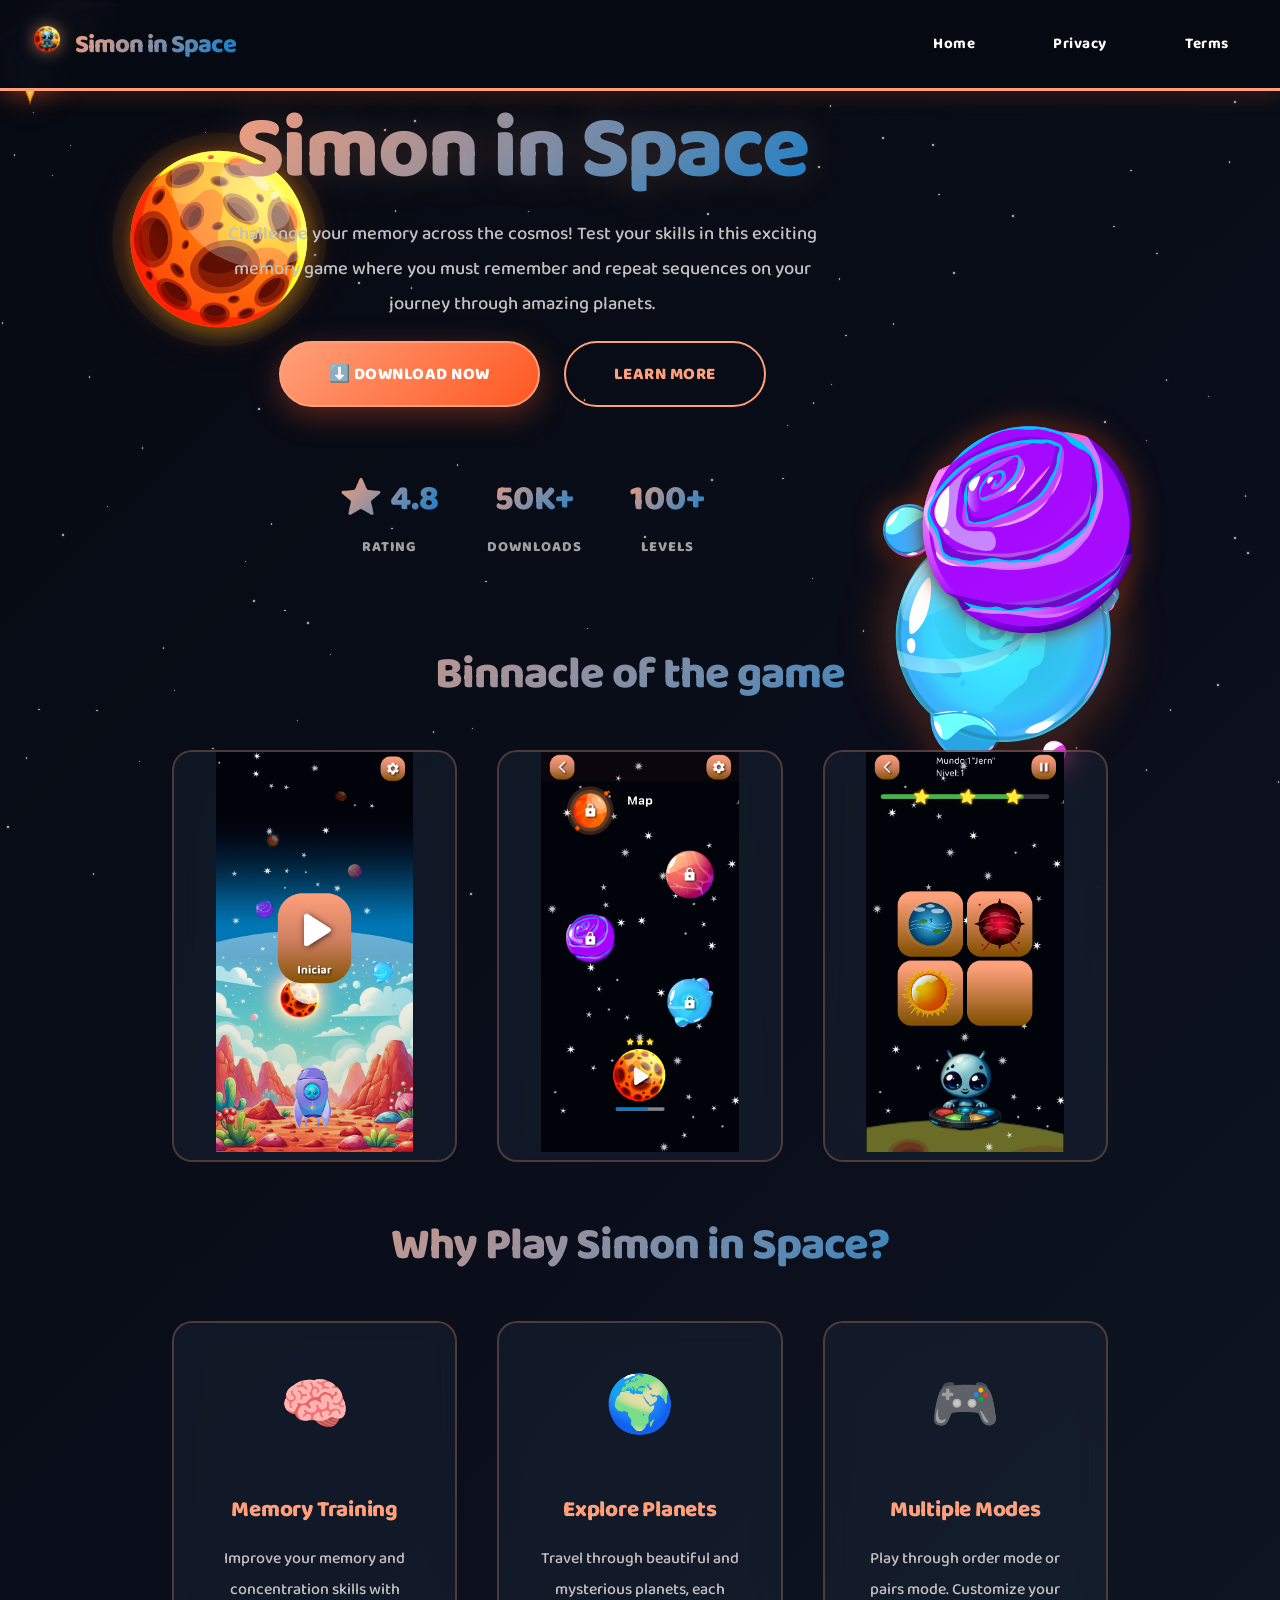
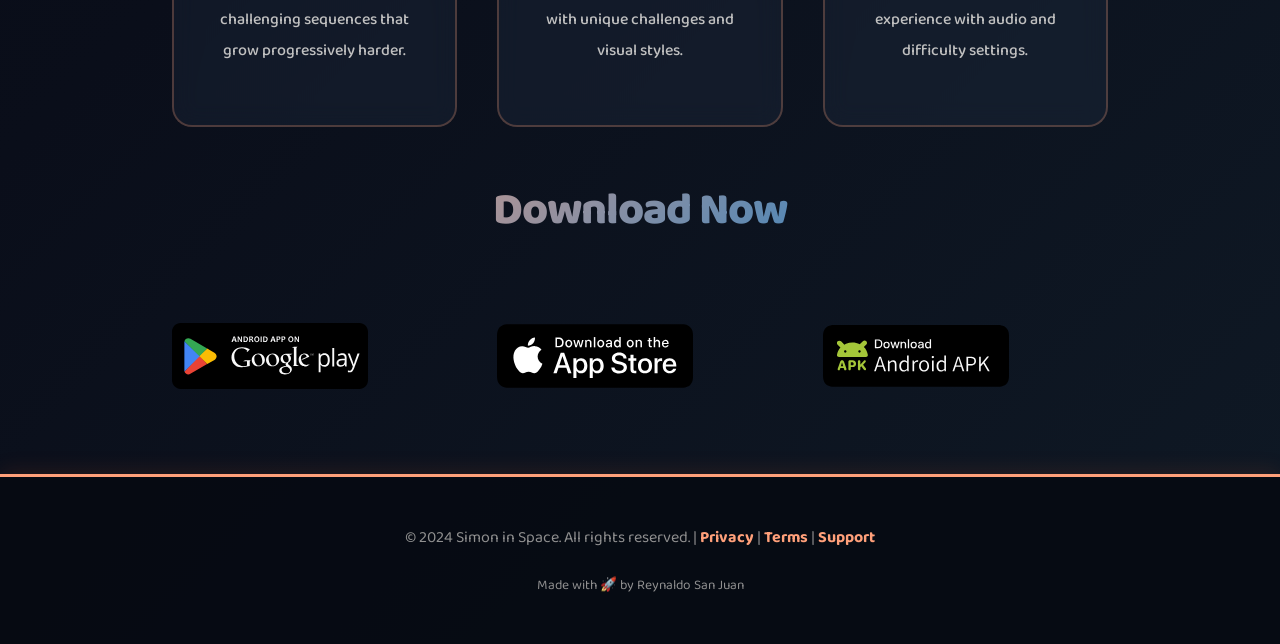
==== index.html @ 639da550 "init" ====
<!DOCTYPE html>
<html lang="en">

<head>
    <meta charset="UTF-8">
    <meta name="viewport" content="width=device-width, initial-scale=1.0">
    <title>Simon in Space - Memory Game</title>

    <!-- Favicon -->
    <link rel="icon" type="image/svg+xml" href="images/favicon.png">
    <link rel="stylesheet" href="style.css">
</head>

<body>
    <!-- Stars Background -->
    <div class="stars" id="stars"></div>

    <!-- Flying Rocket -->
    <div class="rocket">
        <img src="images/landing.png" alt="Rocket" onerror="this.style.display='none'">
    </div>

    <!-- Flying Plate -->
    <div class="plate">
        <img src="images/plate.svg" alt="Plate" onerror="this.style.display='none'">
    </div>

    <!-- Orbiting Planets Container -->
    <div class="planets-container">
        <!-- Planeta 1 -->
        <div class="planet-orbit orbit-1">
            <div class="planet-item item-1">
                <img src="images/item1.svg" alt="Planet 1" onerror="this.style.display='none'">
            </div>
        </div>

        <!-- Planeta 2 -->
        <div class="planet-orbit orbit-2">
            <div class="planet-item item-2">
                <img src="images/item2.svg" alt="Planet 2" onerror="this.style.display='none'">
            </div>
        </div>

        <!-- Planeta 3 -->
        <div class="planet-orbit orbit-3">
            <div class="planet-item item-3">
                <img src="images/item3.svg" alt="Planet 3" onerror="this.style.display='none'">
            </div>
        </div>
    </div>

    <!-- Navigation -->
    <nav>
        <div class="logo">
            <span class="logo-icon"><img src="images/favicon.png" alt="icon" height="30"></span>
            <span class="logo-text">Simon in Space</span>
        </div>
        <button class="menu-toggle" onclick="toggleMenu()">☰</button>
        <ul class="nav-links" id="navLinks">
            <a onclick="showSection('home')">Home</a>
            <a onclick="showSection('privacy')">Privacy</a>
            <a onclick="showSection('terms')">Terms</a>
        </ul>
    </nav>

    <!-- Hero Section -->
    <section class="hero content-section active" id="home-section">
        <div class="hero-content">
            <h1>Simon in Space</h1>
            <p>Challenge your memory across the cosmos! Test your skills in this exciting memory game where you must
                remember and repeat sequences on your journey through amazing planets.</p>

            <div class="cta-buttons">
                <button class="btn btn-primary" onclick="downloadApp()">⬇️ Download Now</button>
                <button class="btn btn-secondary" onclick="learnMore()">Learn More</button>
            </div>

            <div class="stats-container">
                <div class="stat">
                    <div class="stat-number">⭐ 4.8</div>
                    <div class="stat-label">RATING</div>
                </div>
                <div class="stat">
                    <div class="stat-number">50K+</div>
                    <div class="stat-label">DOWNLOADS</div>
                </div>
                <div class="stat">
                    <div class="stat-number">100+</div>
                    <div class="stat-label">LEVELS</div>
                </div>
            </div>
        </div>
    </section>

    <!-- caps Section -->
    <section class="features content-section" id="home-section-2.1">
        <h2>Binnacle of the game</h2>
        <div class="features-grid">
            <div class="cap-card">
                <img src="images/cap1.png" height="400" />
            </div>
            <div class="cap-card">
                <img src="images/cap2.png" height="400" />
            </div>
            <div class="cap-card">
                <img src="images/cap3.png" height="400" />
            </div>
        </div>
    </section>

    <!-- Features Section -->
    <section class="features content-section" id="home-section-2">
        <h2>Why Play Simon in Space?</h2>
        <div class="features-grid">
            <div class="feature-card">
                <div class="feature-icon">🧠</div>
                <h3>Memory Training</h3>
                <p>Improve your memory and concentration skills with challenging sequences that grow progressively
                    harder.</p>
            </div>
            <div class="feature-card">
                <div class="feature-icon">🌍</div>
                <h3>Explore Planets</h3>
                <p>Travel through beautiful and mysterious planets, each with unique challenges and visual styles.</p>
            </div>
            <div class="feature-card">
                <div class="feature-icon">🎮</div>
                <h3>Multiple Modes</h3>
                <p>Play through order mode or pairs mode. Customize your experience with audio and difficulty settings.
                </p>
            </div>
        </div>
    </section>

    <!-- Download Section -->
    <section class="features content-section" id="home-section-3">
        <h2>Download Now</h2>
        <div class="features-grid">
            <img src="images/google.svg" height="140" onclick="downloadAppGoogle()"/>
            <img src="images/apple.svg" height="140" onclick="downloadAppApple()"/>
            <img src="images/apk.svg" height="140" onclick="downloadAppApk()"/>
        </div>
    </section>

    <!-- Privacy Policy -->
    <section class="content-section" id="privacy-section">
        <h2>Privacy Policy</h2>

        <h3>1. Introduction</h3>
        <p>Simon in Space ("we," "us," "our," or "Company") respects the privacy of our users ("User" or "you"). This
            Privacy Policy explains how we collect, use, disclose, and otherwise process personal information in
            connection with our mobile applications and online services.</p>

        <h3>2. Information We Collect</h3>
        <p>We collect the following types of information:</p>
        <ul>
            <li><strong>Account Information:</strong> Username, nickname, and optional profile information</li>
            <li><strong>Game Data:</strong> Game progress, scores, achievements, and level completion status</li>
            <li><strong>Device Information:</strong> Device type, operating system, unique device identifiers, and
                mobile network information</li>
            <li><strong>Usage Data:</strong> How you interact with the app, features used, and duration of play</li>
            <li><strong>Location Data:</strong> General location information (country/region) for analytics purposes
                only</li>
            <li><strong>Crash Data:</strong> Information about app crashes and technical errors</li>
        </ul>

        <h3>3. How We Use Your Information</h3>
        <p>We use collected information for the following purposes:</p>
        <ul>
            <li>Providing and maintaining our services</li>
            <li>Creating and managing user accounts</li>
            <li>Improving and personalizing your experience</li>
            <li>Analyzing usage patterns and app performance</li>
            <li>Sending important updates and notifications about the game</li>
            <li>Detecting and preventing fraud or technical issues</li>
            <li>Complying with legal obligations</li>
        </ul>

        <h3>4. Data Security</h3>
        <p>We implement appropriate technical and organizational measures to protect your personal information against
            unauthorized access, alteration, disclosure, or destruction. However, no method of transmission over the
            Internet or electronic storage is 100% secure.</p>

        <h3>5. Third-Party Services</h3>
        <p>We may use third-party services for analytics, crash reporting, and advertising. These services may collect
            information in accordance with their own privacy policies.</p>

        <h3>6. Contact Us</h3>
        <p>If you have questions about this Privacy Policy, please contact us at:
            <strong>privacy@simioninspace.com</strong></p>

        <p style="margin-top: 3rem; color: #808080; font-size: 0.9rem;"><em>Last Updated: January 2024</em></p>
    </section>

    <!-- Terms of Use -->
    <section class="content-section" id="terms-section">
        <h2>Terms of Use</h2>

        <h3>1. Acceptance of Terms</h3>
        <p>By downloading, installing, or using Simon in Space, you agree to be bound by these Terms of Use. If you do
            not agree with any part of these terms, you may not use our services.</p>

        <h3>2. License Grant</h3>
        <p>We grant you a limited, non-exclusive, non-transferable, revocable license to use Simon in Space for your
            personal, non-commercial purposes. You may not copy, modify, or distribute the app or its content.</p>

        <h3>3. User Conduct</h3>
        <p>You agree not to engage in any illegal or harmful activities, harass other users, or attempt to gain
            unauthorized access to the app or its systems.</p>

        <h3>4. In-App Purchases</h3>
        <p>Simon in Space may offer optional in-app purchases. All purchases are non-refundable unless otherwise
            required by law. By making a purchase, you authorize us to charge your payment method.</p>

        <h3>5. Intellectual Property Rights</h3>
        <p>All content in Simon in Space, including graphics, sounds, music, text, and code, is protected by copyright
            and other intellectual property laws. All rights are reserved.</p>

        <h3>6. Limitation of Liability</h3>
        <p>TO THE MAXIMUM EXTENT PERMITTED BY LAW, SIMON IN SPACE AND ITS DEVELOPERS SHALL NOT BE LIABLE FOR ANY
            INDIRECT, INCIDENTAL, SPECIAL, CONSEQUENTIAL, OR PUNITIVE DAMAGES.</p>

        <h3>7. Disclaimer of Warranties</h3>
        <p>SIMON IN SPACE IS PROVIDED "AS IS" WITHOUT WARRANTY OF ANY KIND, EXPRESS OR IMPLIED.</p>

        <h3>8. Contact Information</h3>
        <p>If you have questions about these Terms of Use, please contact us at:
            <strong>support@simioninspace.com</strong></p>

        <p style="margin-top: 3rem; color: #808080; font-size: 0.9rem;"><em>Last Updated: January 2024</em></p>
    </section>

    <!-- Footer -->
    <footer>
        <p>&copy; 2024 Simon in Space. All rights reserved. | <a onclick="showSection('privacy')">Privacy</a> | <a
                onclick="showSection('terms')">Terms</a> | <a href="mailto:support@simioninspace.com">Support</a></p>
        <p style="margin-top: 1.5rem; font-size: 0.85rem;">Made with 🚀 by Reynaldo San Juan</p>
    </footer>
    <script src="scripts.js"></script>
</body>

</html>
---- style.css ----
@import url('https://fonts.googleapis.com/css2?family=Baloo+2:wght@400;600;700;800;900&display=swap');

* {
    margin: 0;
    padding: 0;
    box-sizing: border-box;
}

:root {
    --primary: #FFA07A;
    --primary-dark: #FF5722;
    --secondary: #293B50;
    --accent-blue: #027CD2;
    --dark-bg: #060A12;
    --brown: #85540E;
    --brownDark: #503108;
    --font: 'Baloo 2', 'BalooBhai', 'Segoe UI', -apple-system, BlinkMacSystemFont, sans-serif;
}

h1,
h2,
h3 {
    font-family: var(--font);
    letter-spacing: -0.02em;
}

body {
    font-family: var(--font);
    background: linear-gradient(135deg, var(--dark-bg) 0%, #0a0e1a 50%, #0f1925 100%);
    color: white;
    overflow-x: hidden;
    min-height: 100vh;
    position: relative;
}

/* Navigation */
nav {
    position: fixed;
    top: 0;
    width: 100%;
    background: rgba(6, 10, 18, 0.97);
    backdrop-filter: blur(15px);
    padding: 1rem 2rem;
    display: flex;
    justify-content: space-between;
    align-items: center;
    z-index: 1000;
    border-bottom: 3px solid var(--primary);
    box-shadow: 0 4px 20px rgba(255, 87, 34, 0.2);
}

.logo {
    font-size: 1.6rem;
    font-weight: 900;
    color: var(--primary);
    display: flex;
    align-items: center;
    gap: 0.8rem;
    letter-spacing: -1px;
}

.logo-text {
    background: linear-gradient(135deg, var(--primary), var(--accent-blue));
    -webkit-background-clip: text;
    -webkit-text-fill-color: transparent;
    background-clip: text;
}

.logo-icon {
    font-size: 2.2rem;
    animation: float 3s ease-in-out infinite;
    filter: drop-shadow(0 0 8px rgba(255, 160, 122, 0.6));
}

@keyframes float {

    0%,
    100% {
        transform: translateY(0px) rotate(0deg);
    }

    50% {
        transform: translateY(-8px) rotate(5deg);
    }
}

.nav-links {
    display: flex;
    gap: 2.5rem;
    list-style: none;
}

.nav-links a {
    color: white;
    text-decoration: none;
    font-weight: 700;
    transition: all 0.3s cubic-bezier(0.4, 0, 0.2, 1);
    cursor: pointer;
    padding: 0.6rem 1.2rem;
    border-radius: 8px;
    font-size: 0.95rem;
    letter-spacing: 0.5px;
}

.nav-links a:hover {
    color: var(--primary);
    background: rgba(255, 160, 122, 0.15);
    transform: translateY(-2px);
}

/* Stars Background */
.stars {
    position: fixed;
    width: 100%;
    height: 100%;
    top: 0;
    left: 0;
    pointer-events: none;
}

.star {
    position: absolute;
    width: 1.5px;
    height: 1.5px;
    background: white;
    border-radius: 50%;
    opacity: 0.7;
    box-shadow: 0 0 2px rgba(255, 255, 255, 0.8);
}

.star.twinkle {
    animation: twinkle 3s infinite;
}

@keyframes twinkle {

    0%,
    100% {
        opacity: 0.7;
    }

    50% {
        opacity: 0.2;
    }
}

/* Flying Rocket */
.rocket {
    position: fixed;
    width: 60px;
    height: 120px;
    pointer-events: none;
    z-index: 15;
    animation: fly-rocket 8s linear infinite;
}

/* Flying Plate */
.plate {
    position: fixed;
    width: 60px;
    height: 120px;
    pointer-events: none;
    z-index: 15;
    animation: fly-plate 8s linear infinite;
}

@keyframes fly-rocket {
    0% {
        left: -80px;
        top: 15%;
        transform: rotateZ(45deg);
    }

    15% {
        left: 30%;
        top: 20%;
    }

    35% {
        left: 50%;
        top: 55%;
        transform: rotateZ(0deg);
    }

    45% {
        left: 50%;
        top: 75%;
        transform: rotateZ(0deg);
    }

    55% {
        left: 50%;
        top: 70%;
        transform: rotateZ(0deg);
    }

    65% {
        left: 50%;
        top: 25%;
        transform: rotateZ(0deg);
    }

    65% {
        left: 50%;
        top: 25%;
        transform: rotateZ(35deg);
    }

    75% {
        top: 20%;
        transform: rotateZ(45deg);
    }

    100% {
        left: 110%;
        top: 15%;
        transform: rotateZ(90deg);
    }
}



@keyframes fly-plate {
    20% {
        left: 110%;
        top: 45%;
        transform: rotateZ(20deg);
    }
    40% {
        left: 70%;
        top: 45%;
        transform: rotateZ(20deg);
    }

    40% {
        left: 70%;
        top: 45%;
    }

    60% {
        left: -80%;
        top: 85%;
        
    }
}

.rocket img {
    width: 100%;
    height: 100%;
    object-fit: contain;
    filter: drop-shadow(0 0 15px rgba(255, 87, 34, 0.6));
}

/* Orbiting Planets Container */
.planets-container {
    position: fixed;
    width: 100%;
    height: 100%;
    top: 0;
    left: 0;
    pointer-events: none;
}

.planet-orbit {
    position: absolute;
    border-radius: 50%;
}

.planet-item {
    position: absolute;
    width: 100%;
    height: 100%;
    border-radius: 50%;
    display: flex;
    align-items: center;
    justify-content: center;
    animation: rotate-item linear infinite;
    filter: drop-shadow(0 0 12px rgba(255, 87, 34, 0.5));
}

.planet-item img {
    width: 85%;
    height: 85%;
    object-fit: contain;
    filter: drop-shadow(0 0 8px rgba(0, 0, 0, 0.6));
}

/* Planeta 1 - Órbita superior izquierda */
.orbit-1 {
    width: 300px;
    height: 300px;
    top: 10%;
    left: 5%;
}

.planet-item.item-1 {
    animation-duration: 20s;
}

/* Planeta 2 - Órbita inferior derecha */
.orbit-2 {
    width: 350px;
    height: 350px;
    bottom: 10%;
    right: 8%;
}

.planet-item.item-2 {
    animation-duration: 28s;
    animation-direction: reverse;
}

/* Planeta 3 - Órbita central */
.orbit-3 {
    width: 250px;
    height: 250px;
    top: 45%;
    right: 10%;
}

.planet-item.item-3 {
    animation-duration: 25s;
}

@keyframes rotate-item {
    0% {
        transform: rotate(0deg) translateX(var(--radius)) rotate(0deg);
    }

    100% {
        transform: rotate(360deg) translateX(var(--radius)) rotate(-360deg);
    }
}

.orbit-1 .planet-item {
    --radius: 150px;
}

.orbit-2 .planet-item {
    --radius: 175px;
}

.orbit-3 .planet-item {
    --radius: 125px;
}

/* Hero Section */
.hero {
    min-height: 100vh;
    display: flex;
    align-items: center;
    justify-content: center;
    position: relative;
    padding-top: 80px;
    overflow: hidden;
    z-index: 20;
}

.hero-content {
    text-align: center;
    animation: slideInDown 0.8s cubic-bezier(0.34, 1.56, 0.64, 1);
    max-width: 700px;
    padding: 100px 2rem 2rem 2rem;
}

@keyframes slideInDown {
    from {
        opacity: 0;
        transform: translateY(-40px);
    }

    to {
        opacity: 1;
        transform: translateY(0);
    }
}

.hero h1 {
    font-size: clamp(2.5rem, 8vw, 5.5rem);
    font-weight: 900;
    margin-bottom: 1rem;
    line-height: 1.15;
    color: var(--primary);
    background: linear-gradient(135deg, var(--primary) 0%, var(--accent-blue) 100%);
    -webkit-background-clip: text;
    -webkit-text-fill-color: transparent;
    background-clip: text;
    text-shadow: 0 0 40px rgba(255, 160, 122, 0.2);
    letter-spacing: -2px;
}

.hero p {
    font-size: 1.15rem;
    margin-bottom: 2.5rem;
    color: #d0d0d0;
    max-width: 600px;
    margin-left: auto;
    margin-right: auto;
    line-height: 1.7;
    font-weight: 500;
}

.cta-buttons {
    display: flex;
    gap: 1.5rem;
    justify-content: center;
    flex-wrap: wrap;
    margin-bottom: 4rem;
}

.btn {
    padding: 1.1rem 3rem;
    font-size: 1.05rem;
    font-weight: 800;
    border: none;
    border-radius: 60px;
    cursor: pointer;
    transition: all 0.35s cubic-bezier(0.4, 0, 0.2, 1);
    font-family: var(--font);
    position: relative;
    overflow: hidden;
    letter-spacing: 0.5px;
    text-transform: uppercase;
}

.btn::before {
    content: '';
    position: absolute;
    top: 0;
    left: -100%;
    width: 100%;
    height: 100%;
    background: rgba(255, 255, 255, 0.1);
    transition: left 0.35s ease;
    z-index: -1;
}

.btn:hover::before {
    left: 100%;
}

.btn-primary {
    background: linear-gradient(135deg, var(--primary), var(--primary-dark));
    color: white;
    box-shadow: 0 8px 30px rgba(255, 87, 34, 0.35);
    border: 2px solid var(--primary);
}

.btn-primary:hover {
    transform: translateY(-4px);
    box-shadow: 0 12px 45px rgba(255, 87, 34, 0.5);
}

.btn-primary:active {
    transform: translateY(-2px);
}

.btn-secondary {
    background: transparent;
    color: var(--primary);
    border: 2.5px solid var(--primary);
}

.btn-secondary:hover {
    background: rgba(255, 160, 122, 0.1);
    transform: translateY(-4px);
    box-shadow: 0 8px 20px rgba(255, 87, 34, 0.25);
}

/* Stats Section */
.stats-container {
    display: flex;
    gap: 3rem;
    justify-content: center;
    flex-wrap: wrap;
    margin-top: 3rem;
}

.stat {
    text-align: center;
}

.stat-number {
    font-size: 2.2rem;
    font-weight: 900;
    color: var(--primary);
    background: linear-gradient(135deg, var(--primary), var(--accent-blue));
    -webkit-background-clip: text;
    -webkit-text-fill-color: transparent;
    background-clip: text;
}

.stat-label {
    font-size: 0.9rem;
    color: #a0a0a0;
    margin-top: 0.5rem;
    letter-spacing: 1px;
    font-weight: 800;
    text-transform: uppercase;
}

/* Features Section */
.features {
    position: relative;
    z-index: 20;
    padding: 6rem 2rem;
    max-width: 1200px;
    margin: 0 auto;
}

.features h2 {
    text-align: center;
    font-size: 3.2rem;
    margin-bottom: 4rem;
    color: var(--primary);
    background: linear-gradient(135deg, var(--primary), var(--accent-blue));
    -webkit-background-clip: text;
    -webkit-text-fill-color: transparent;
    background-clip: text;
    font-weight: 900;
    letter-spacing: -1px;
}

.features-grid {
    display: grid;
    grid-template-columns: repeat(auto-fit, minmax(280px, 1fr));
    gap: 2.5rem;
}

.feature-card {
    background: rgba(41, 59, 80, 0.25);
    border: 2.5px solid rgba(255, 160, 122, 0.25);
    border-radius: 20px;
    padding: 2.5rem;
    text-align: center;
    transition: all 0.4s cubic-bezier(0.4, 0, 0.2, 1);
    backdrop-filter: blur(12px);
    animation: fadeInUp 0.7s ease forwards;
    opacity: 0;
}


.cap-card {
    background: rgba(41, 59, 80, 0.25);
    border: 2.5px solid rgba(255, 160, 122, 0.25);
    border-radius: 20px;
    padding: 2;
    text-align: center;
    transition: all 0.4s cubic-bezier(0.4, 0, 0.2, 1);
    backdrop-filter: blur(12px);
    animation: fadeInUp 0.7s ease forwards;
    opacity: 0;
}

@keyframes fadeInUp {
    from {
        opacity: 0;
        transform: translateY(40px);
    }

    to {
        opacity: 1;
        transform: translateY(0);
    }
}

.feature-card:nth-child(1) {
    animation-delay: 0.15s;
}

.feature-card:nth-child(2) {
    animation-delay: 0.3s;
}

.feature-card:nth-child(3) {
    animation-delay: 0.45s;
}

.cap-card:nth-child(1) {
    animation-delay: 0.15s;
}

.cap-card:nth-child(2) {
    animation-delay: 0.3s;
}

.cap-card:nth-child(3) {
    animation-delay: 0.45s;
}

.feature-card:hover {
    border-color: var(--primary);
    background: rgba(41, 59, 80, 0.4);
    transform: translateY(-12px);
    box-shadow: 0 20px 50px rgba(255, 87, 34, 0.25);
}

.cap-card:hover {
    border-color: var(--primary);
    background: rgba(41, 59, 80, 0.4);
    transform: translateY(-12px);
    box-shadow: 0 20px 50px rgba(255, 87, 34, 0.25);
}

.feature-icon {
    font-size: 3.5rem;
    margin-bottom: 1.5rem;
    animation: bounce 2.5s cubic-bezier(0.36, 0, 0.66, -0.56) infinite;
    display: block;
}

.feature-card:nth-child(2) .feature-icon {
    animation-delay: 0.3s;
}

.feature-card:nth-child(3) .feature-icon {
    animation-delay: 0.6s;
}

@keyframes bounce {

    0%,
    100% {
        transform: translateY(0);
    }

    50% {
        transform: translateY(-20px);
    }
}

.feature-card h3 {
    font-size: 1.45rem;
    margin-bottom: 1rem;
    color: var(--primary);
    font-weight: 800;
    letter-spacing: -0.5px;
}

.feature-card p {
    color: #b0b0b0;
    line-height: 1.7;
    font-weight: 500;
}

.cap-card p {
    color: #b0b0b0;
    line-height: 1.7;
    font-weight: 500;
}

/* Content Sections */
.content-section {
    display: none;
    position: relative;
    z-index: 20;
    min-height: 10vh;
    padding: 0px 2rem 3rem;
    max-width: 1000px;
    margin: 0 auto;
    animation: fadeInUp 0.6s ease;
}

.content-section.active {
    display: block;
}

.content-section h2 {
    font-size: 2.8rem;
    margin-bottom: 2.5rem;
    color: var(--primary);
    background: linear-gradient(135deg, var(--primary), var(--accent-blue));
    -webkit-background-clip: text;
    -webkit-text-fill-color: transparent;
    background-clip: text;
    font-weight: 900;
}

.content-section h3 {
    font-size: 1.4rem;
    margin: 2.5rem 0 1rem;
    color: var(--primary);
    font-weight: 800;
    letter-spacing: -0.01em;
}

.content-section p {
    color: #c0c0c0;
    line-height: 1.9;
    margin-bottom: 1.2rem;
    font-weight: 500;
}

.content-section ul {
    list-style: none;
    padding-left: 0;
    color: #c0c0c0;
}

.content-section li {
    padding: 0.7rem 0;
    padding-left: 2.5rem;
    position: relative;
    line-height: 1.8;
}

.content-section li:before {
    content: "▸";
    position: absolute;
    left: 0;
    color: var(--primary);
    font-size: 1.8rem;
    font-weight: bold;
}

/* Footer */
footer {
    position: relative;
    z-index: 20;
    background: rgba(6, 10, 18, 0.9);
    border-top: 3px solid var(--primary);
    padding: 3rem 2rem;
    text-align: center;
    color: #909090;
    box-shadow: 0 -4px 20px rgba(255, 87, 34, 0.1);
}

footer a {
    color: var(--primary);
    text-decoration: none;
    transition: all 0.3s ease;
    font-weight: 700;
}

footer a:hover {
    text-decoration: underline;
    color: var(--accent-blue);
}

/* Mobile Menu */
.menu-toggle {
    display: none;
    background: none;
    border: none;
    color: white;
    font-size: 1.8rem;
    cursor: pointer;
    font-weight: bold;
}

@media (max-width: 768px) {
    nav {
        padding: 0.8rem 1rem;
    }

    .nav-links {
        position: absolute;
        top: 70px;
        left: 0;
        width: 100%;
        background: rgba(6, 10, 18, 0.98);
        flex-direction: column;
        gap: 0;
        display: none;
        padding: 1rem 0;
        border-bottom: 3px solid var(--primary);
    }

    .nav-links.active {
        display: flex;
    }

    .nav-links a {
        width: 100%;
        text-align: left;
        padding: 1.2rem 2rem;
        border-radius: 0;
        border-bottom: 1px solid rgba(255, 160, 122, 0.1);
    }

    .menu-toggle {
        display: block;
    }

    .hero h1 {
        font-size: 2.2rem;
    }

    .hero p {
        font-size: 1rem;
    }

    .features h2 {
        font-size: 2.2rem;
    }

    .features-grid {
        grid-template-columns: 1fr;
    }

    .cta-buttons {
        flex-direction: column;
    }

    .btn {
        width: 100%;
    }

    /* Hide orbits on mobile for performance */
    /*.planets-container {
        display: none;
    }

    .rocket {
        display: none;
    }*/
}

@media (max-width: 1024px) {
    .rocket {
        width: 50px;
        height: 100px;
    }

    .plate {
        width: 100px;
        height: 50px;
    }

    .orbit-1,
    .orbit-2,
    .orbit-3 {
        opacity: 0.5;
    }
}
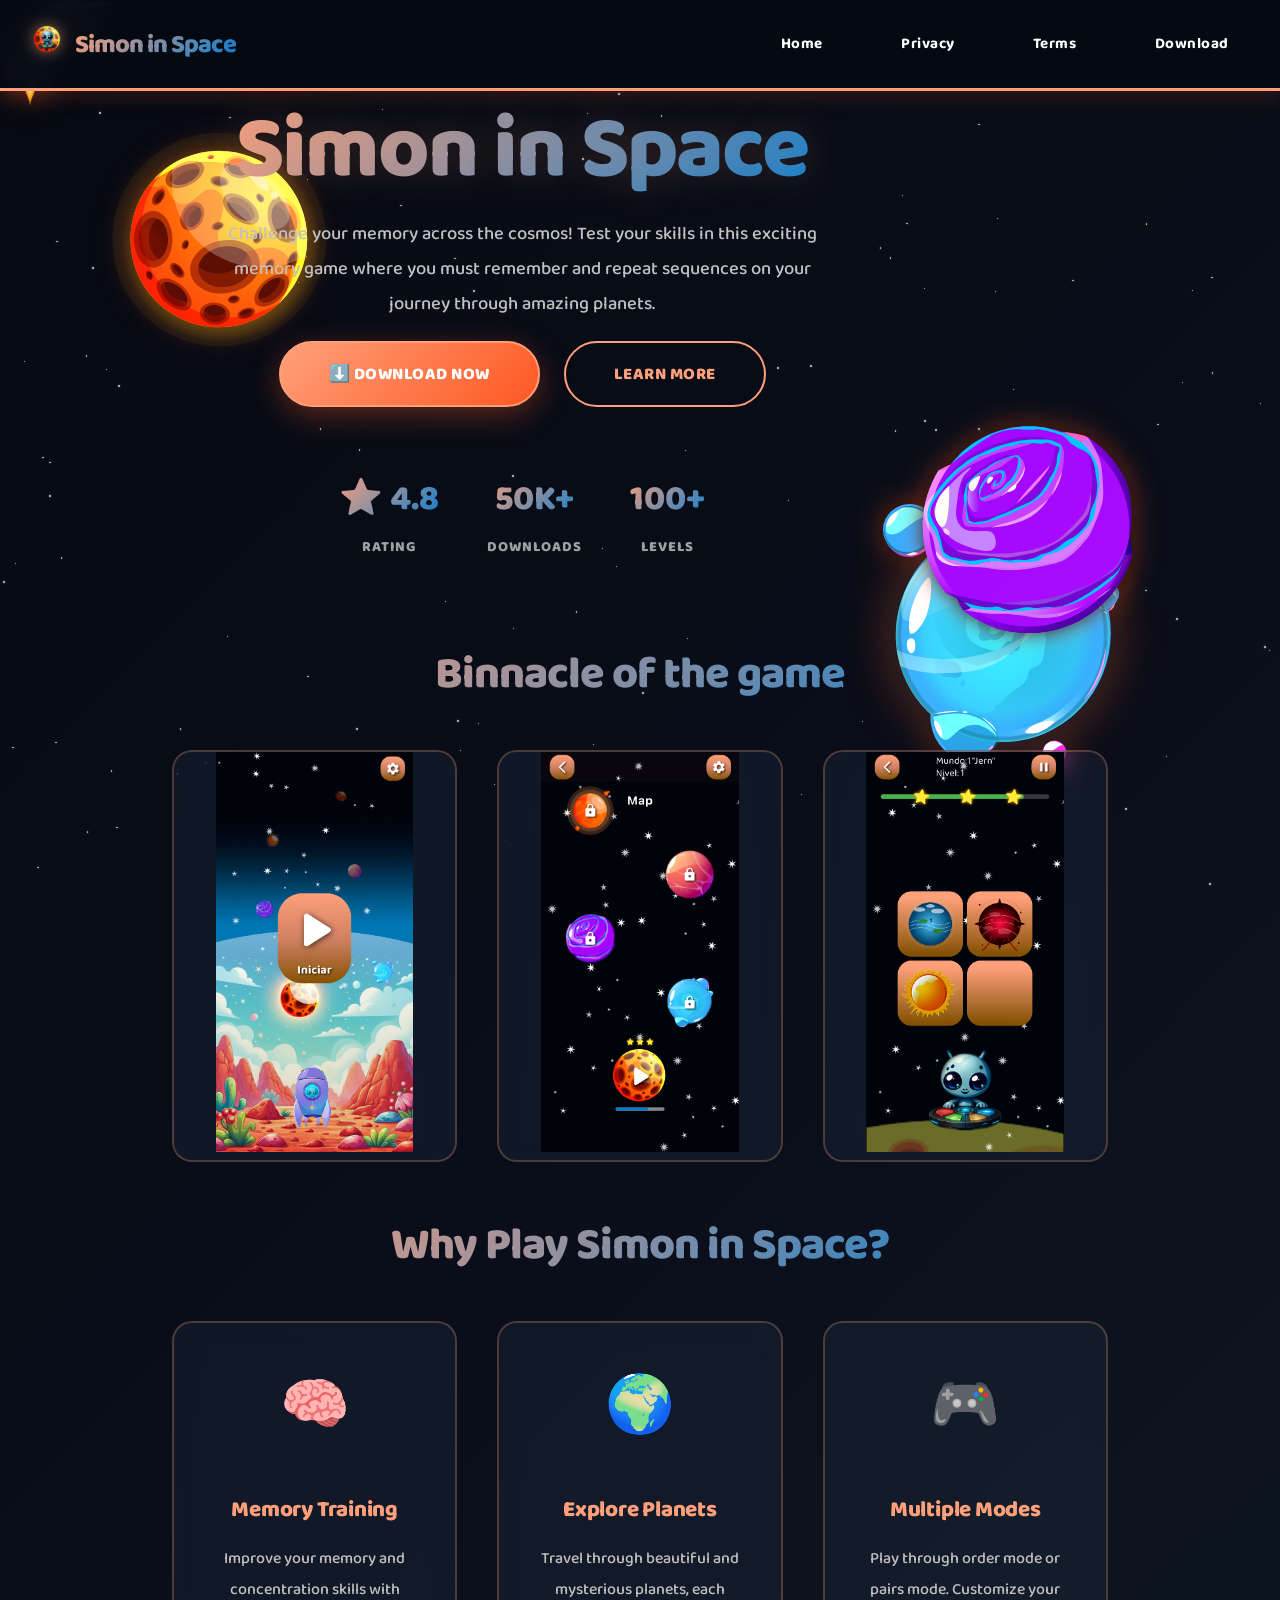
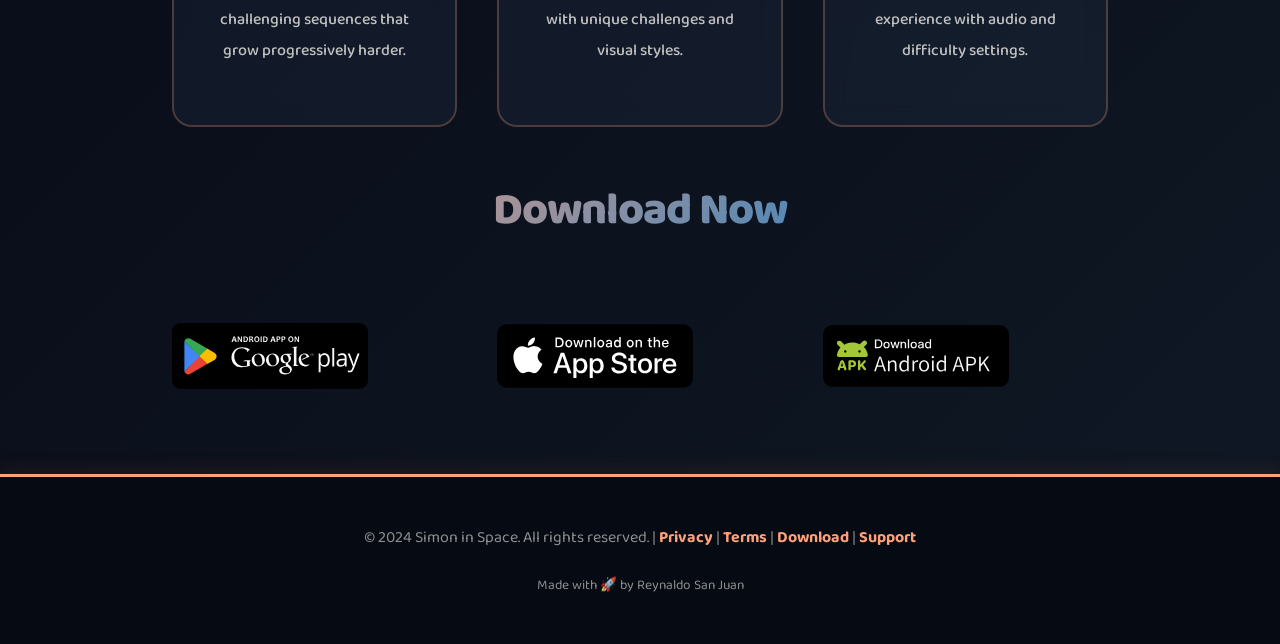
==== commit f6289bb3: "update" ====
--- a/index.html
+++ b/index.html
@@ -57,9 +57,10 @@
         </div>
         <button class="menu-toggle" onclick="toggleMenu()">☰</button>
         <ul class="nav-links" id="navLinks">
-            <a onclick="showSection('home')">Home</a>
-            <a onclick="showSection('privacy')">Privacy</a>
-            <a onclick="showSection('terms')">Terms</a>
+            <a href="#home" onclick="showSection('home')">Home</a>
+            <a href="#privacy" onclick="showSection('privacy')">Privacy</a>
+            <a href="#terms" onclick="showSection('terms')">Terms</a>
+            <a href="#download" onclick="showSection('download')">Download</a>
         </ul>
     </nav>
 
@@ -232,8 +233,7 @@
 
     <!-- Footer -->
     <footer>
-        <p>&copy; 2024 Simon in Space. All rights reserved. | <a onclick="showSection('privacy')">Privacy</a> | <a
-                onclick="showSection('terms')">Terms</a> | <a href="mailto:support@simioninspace.com">Support</a></p>
+        <p>&copy; 2024 Simon in Space. All rights reserved. | <a href="#privacy" onclick="showSection('privacy')">Privacy</a> | <a href="#terms" onclick="showSection('terms')">Terms</a> | <a href="#download" onclick="showSection('download')">Download</a> | <a href="mailto:support@simioninspace.com">Support</a></p>
         <p style="margin-top: 1.5rem; font-size: 0.85rem;">Made with 🚀 by Reynaldo San Juan</p>
     </footer>
     <script src="scripts.js"></script>
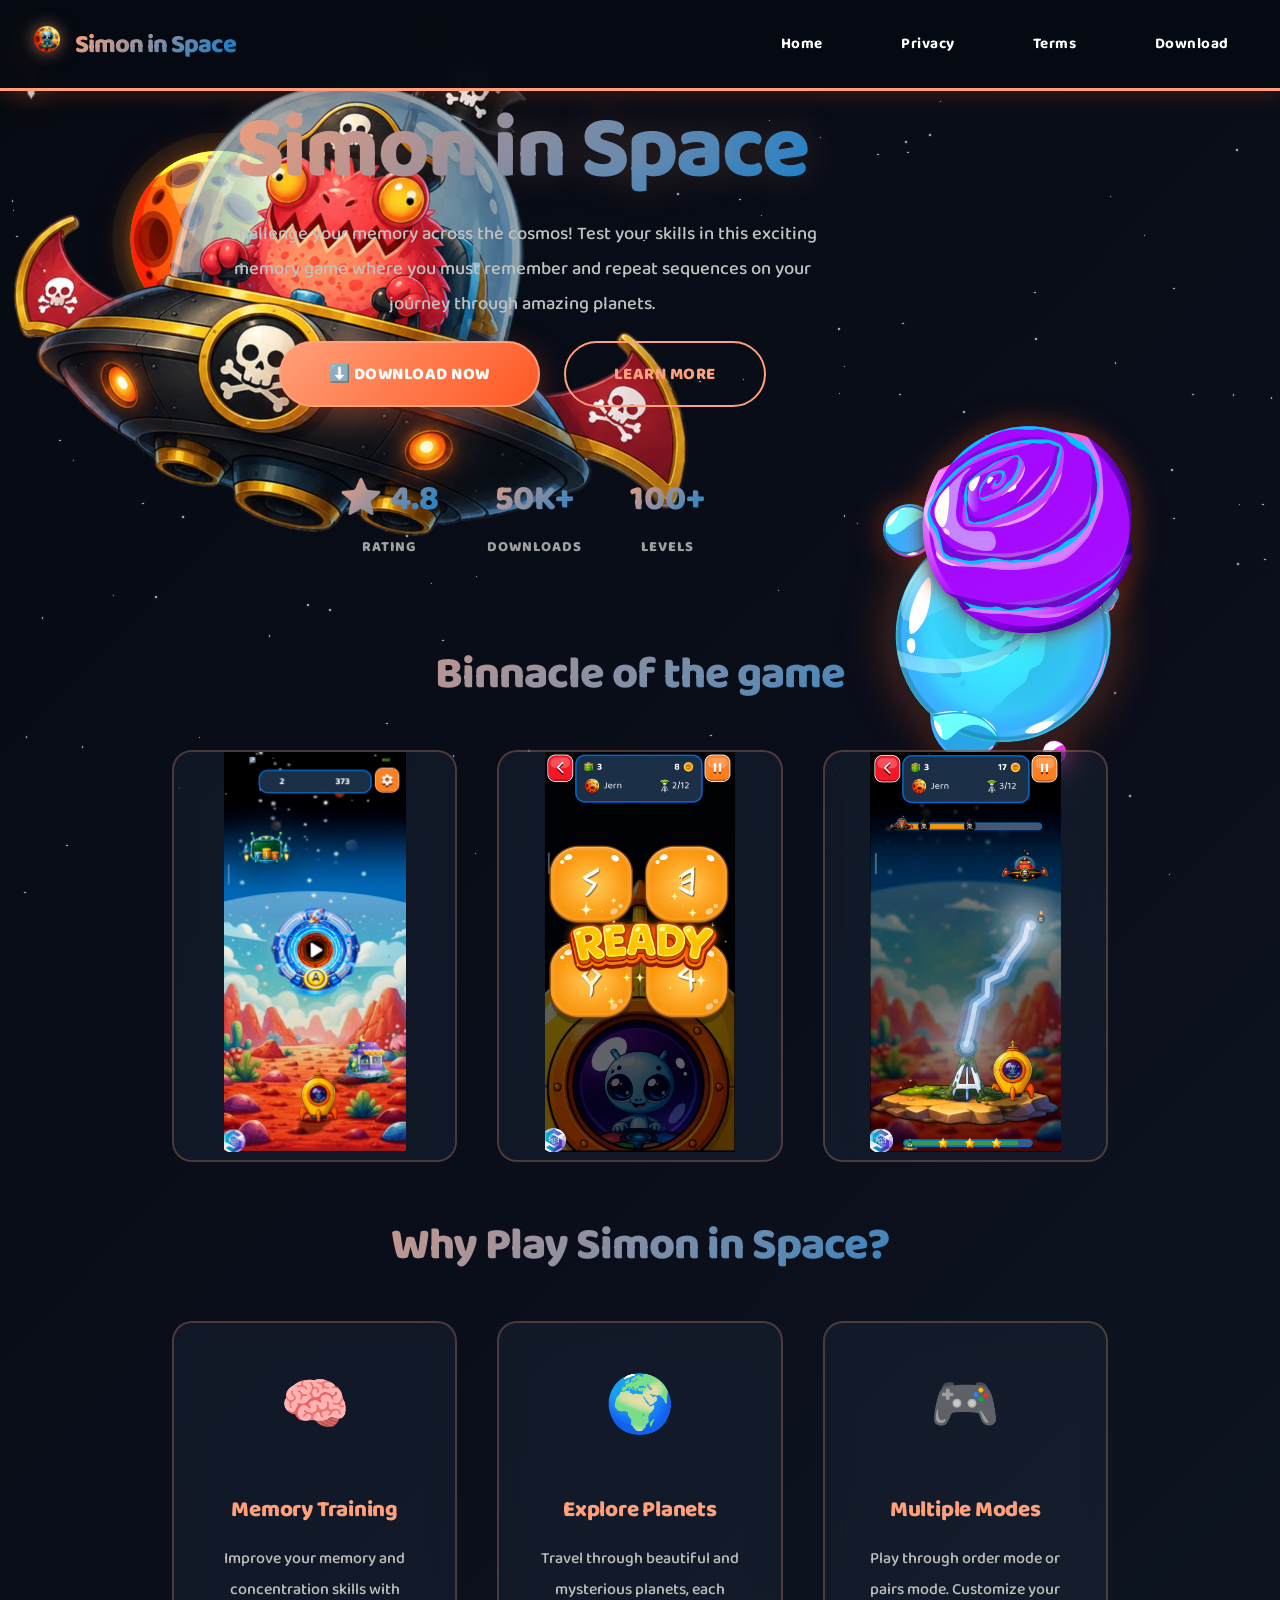
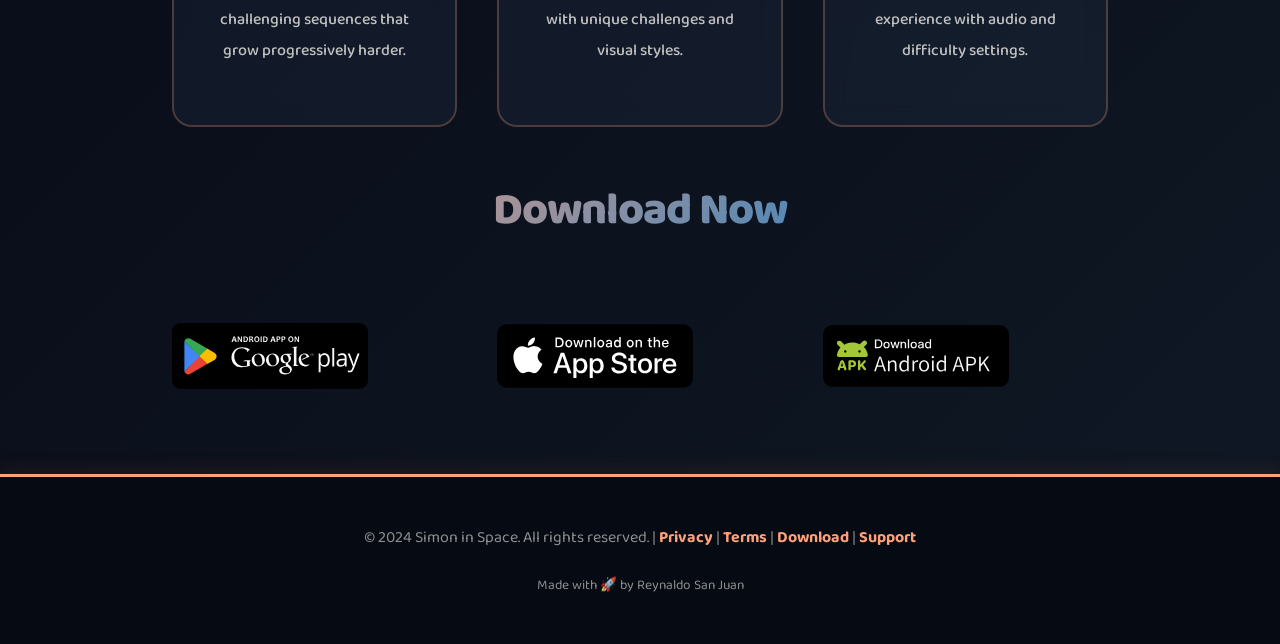
==== commit 3bc1214d: "update images" ====
--- a/index.html
+++ b/index.html
@@ -22,7 +22,7 @@
 
     <!-- Flying Plate -->
     <div class="plate">
-        <img src="images/plate.svg" alt="Plate" onerror="this.style.display='none'">
+        <img src="images/pirate.png" alt="Plate" onerror="this.style.display='none'">
     </div>
 
     <!-- Orbiting Planets Container -->
@@ -239,4 +239,4 @@
     <script src="scripts.js"></script>
 </body>
 
-</html>+</html>
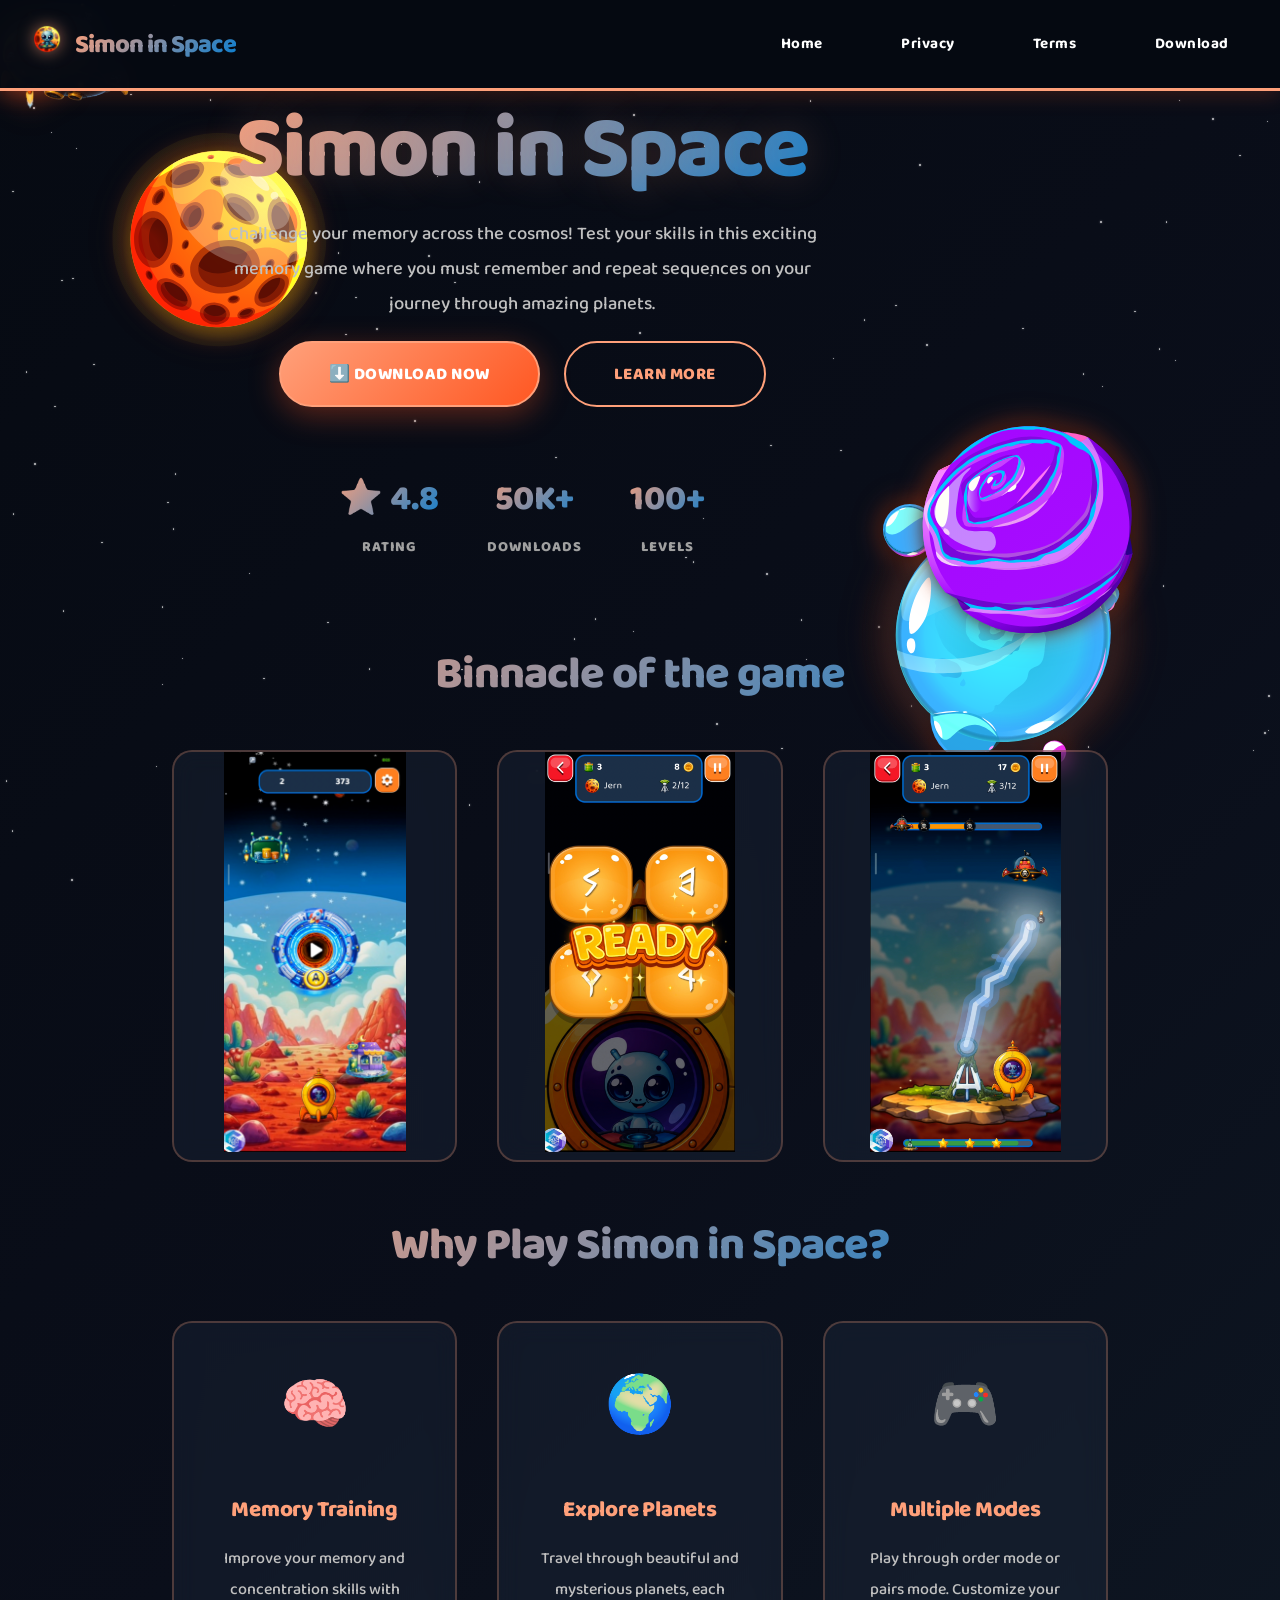
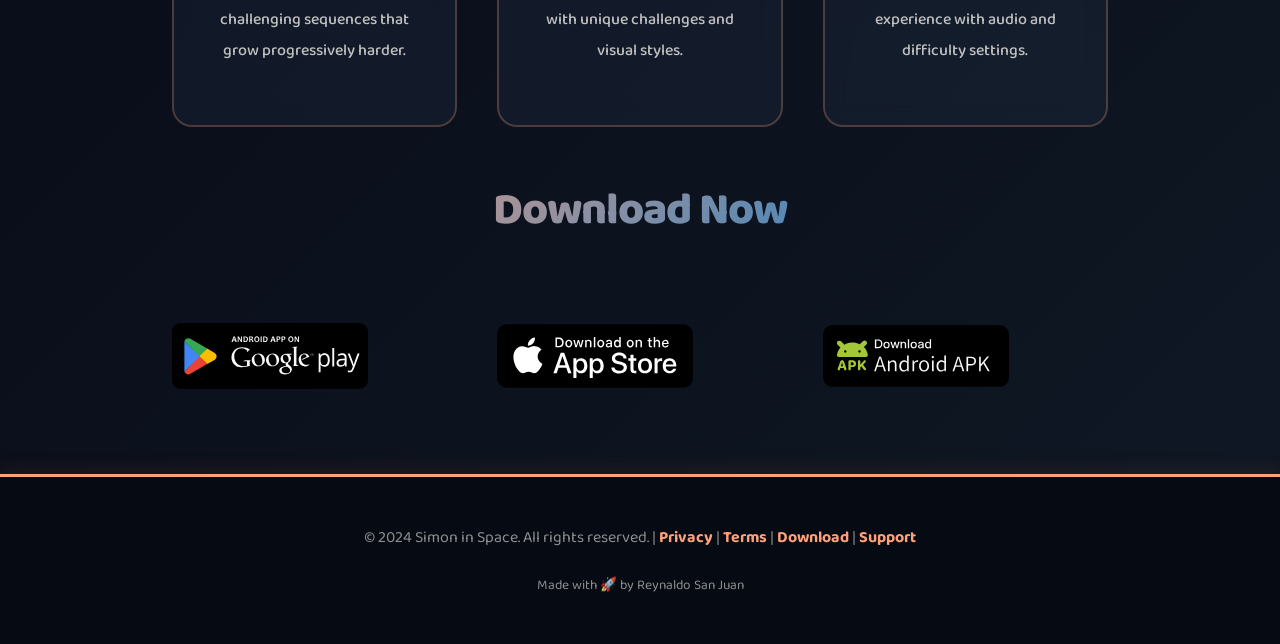
==== commit c577301b: "update images height" ====
--- a/index.html
+++ b/index.html
@@ -22,7 +22,7 @@
 
     <!-- Flying Plate -->
     <div class="plate">
-        <img src="images/pirate.png" alt="Plate" onerror="this.style.display='none'">
+        <img src="images/pirate.png" alt="Plate" onerror="this.style.display='none'" height="111">
     </div>
 
     <!-- Orbiting Planets Container -->
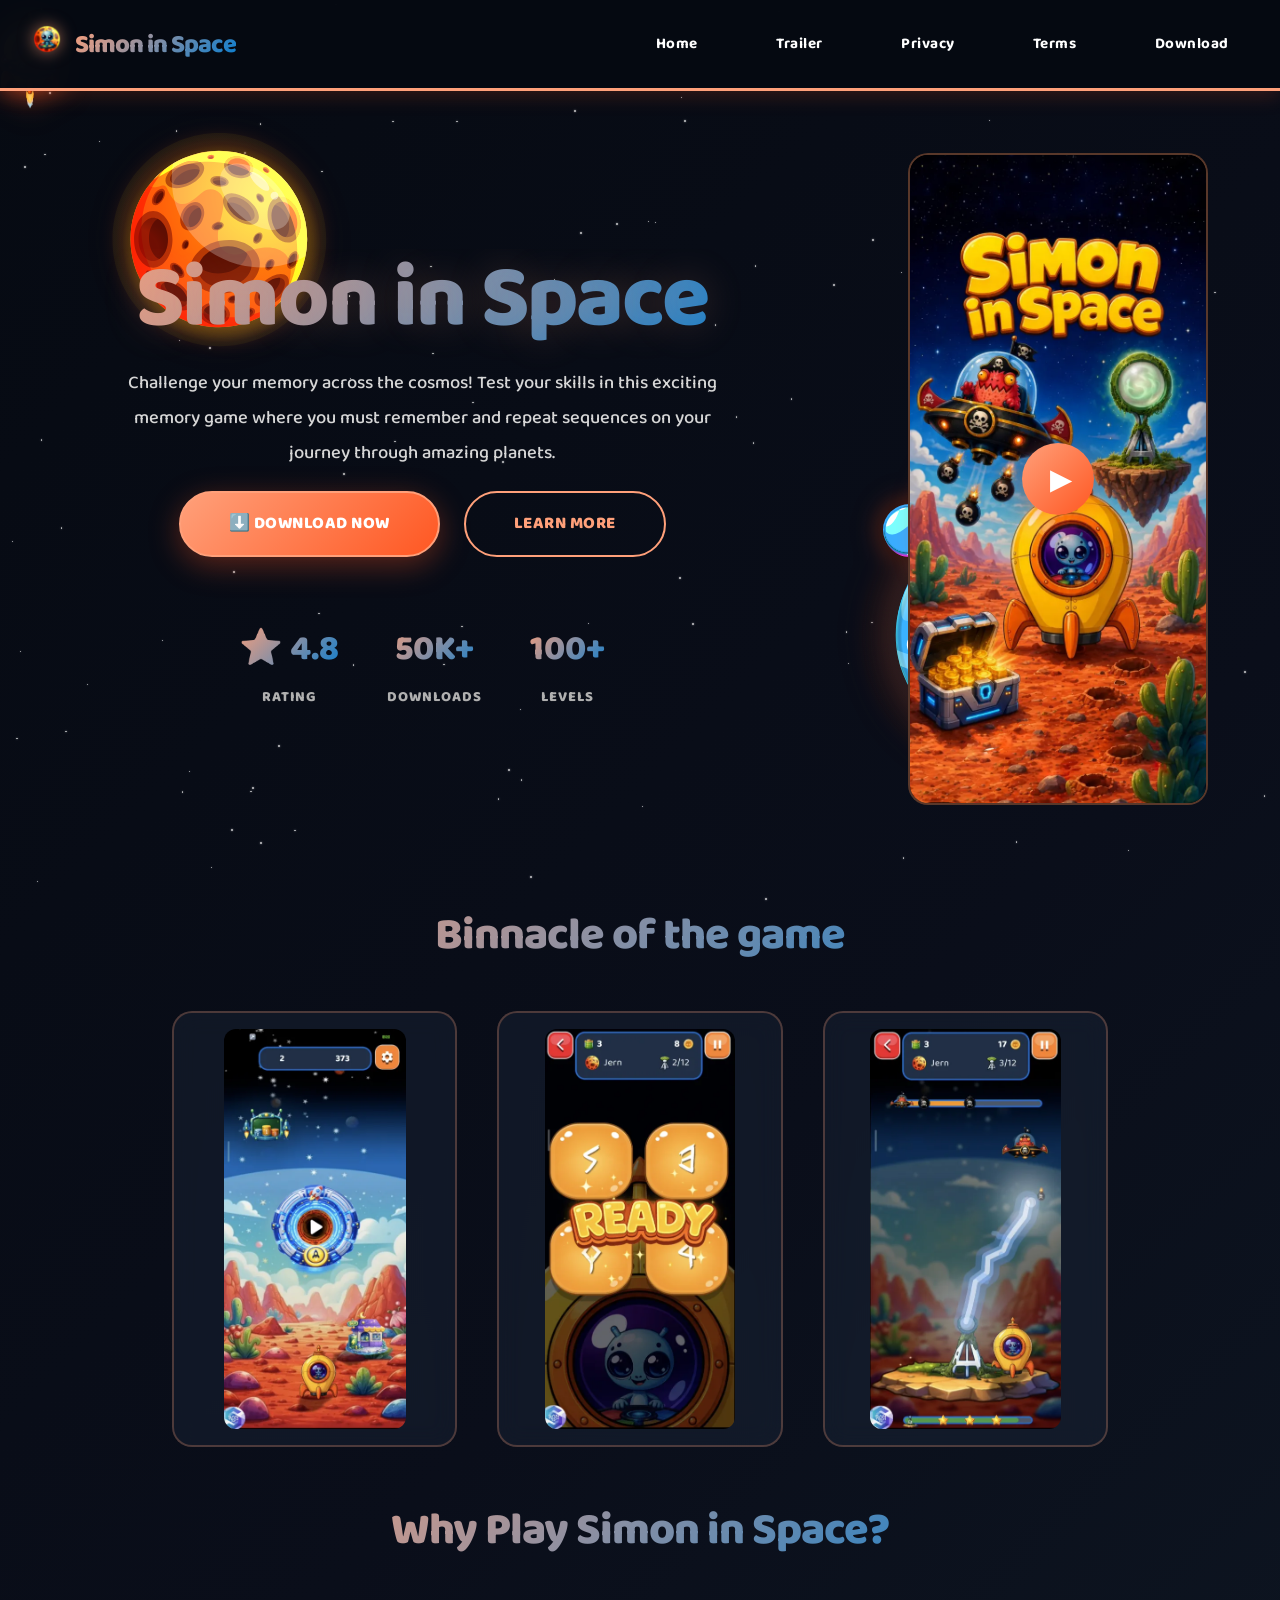
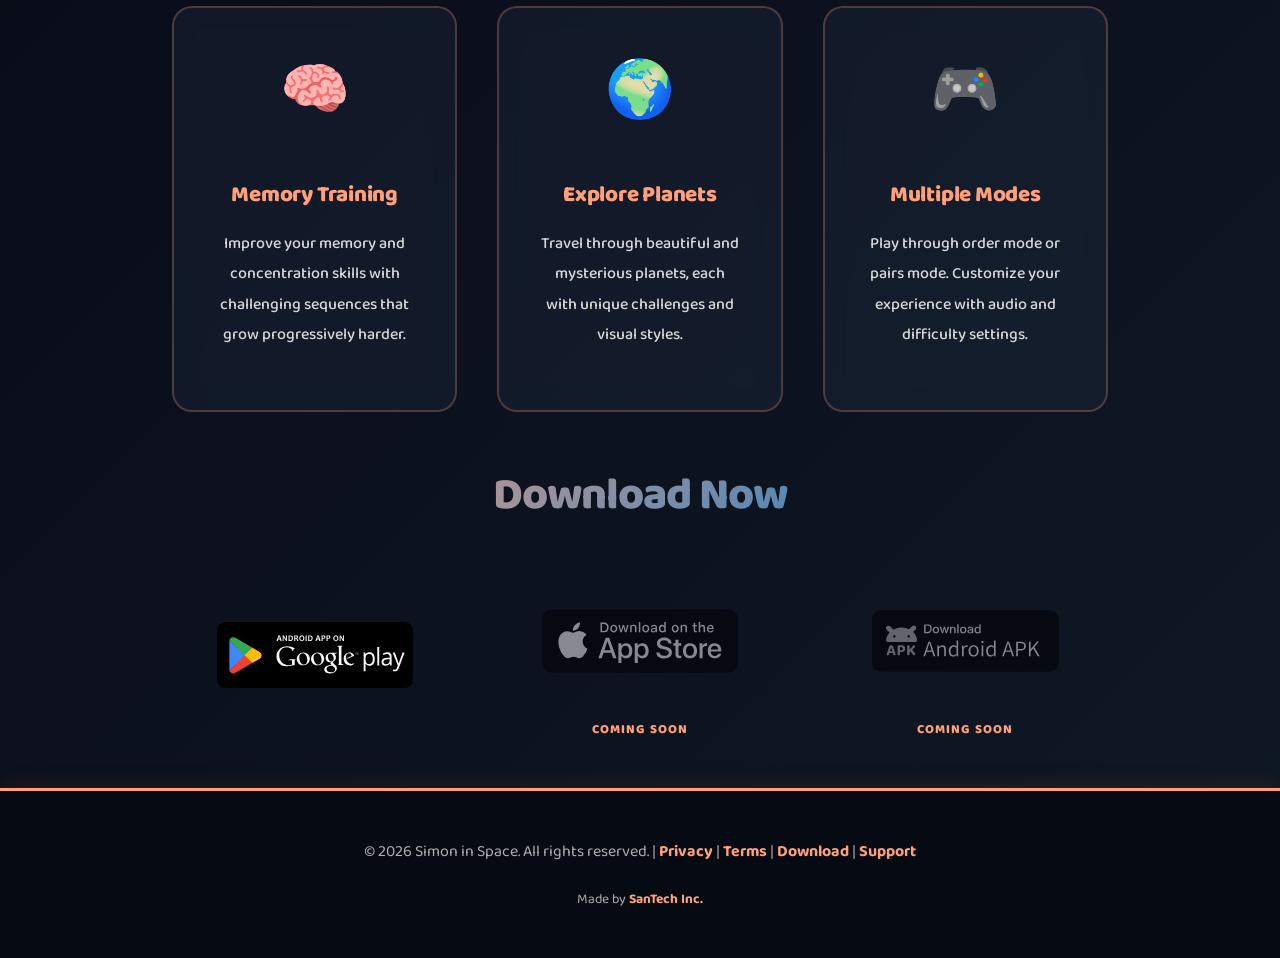
==== commit 60dc290b: "Improve SEO, performance, accessibility and add trailer section - Add meta description, Open Graph/T" ====
--- a/index.html
+++ b/index.html
@@ -4,11 +4,67 @@
 <head>
     <meta charset="UTF-8">
     <meta name="viewport" content="width=device-width, initial-scale=1.0">
-    <title>Simon in Space - Memory Game</title>
-
-    <!-- Favicon -->
-    <link rel="icon" type="image/svg+xml" href="images/favicon.png">
+
+    <title>Simon in Space — Space Memory Game for Android</title>
+    <meta name="description"
+        content="Simon in Space is a free space-themed memory game. Repeat growing light-and-sound sequences across colorful planets, with order and pairs modes. Play now on Android.">
+
+    <!-- TODO: replace with the final production domain when it is decided -->
+    <link rel="canonical" href="https://simon-in-space-game.github.io/">
+    <meta name="theme-color" content="#060A12">
+
+    <!-- Icons -->
+    <link rel="icon" type="image/png" sizes="32x32" href="images/favicon-32.png">
+    <link rel="apple-touch-icon" href="images/apple-touch-icon.png">
+    <link rel="manifest" href="manifest.json">
+
+    <!-- Open Graph / Twitter -->
+    <meta property="og:type" content="website">
+    <meta property="og:site_name" content="Simon in Space">
+    <meta property="og:title" content="Simon in Space — Space Memory Game for Android">
+    <meta property="og:description"
+        content="Repeat growing light-and-sound sequences across colorful planets. Free memory game for Android, with order and pairs modes.">
+    <meta property="og:url" content="https://simon-in-space-game.github.io/">
+    <meta property="og:image" content="https://simon-in-space-game.github.io/images/og-image.jpg">
+    <meta property="og:image:width" content="1200">
+    <meta property="og:image:height" content="630">
+    <meta name="twitter:card" content="summary_large_image">
+    <meta name="twitter:title" content="Simon in Space — Space Memory Game for Android">
+    <meta name="twitter:description"
+        content="Repeat growing light-and-sound sequences across colorful planets. Free memory game for Android.">
+    <meta name="twitter:image" content="https://simon-in-space-game.github.io/images/og-image.jpg">
+
+    <!-- Fonts -->
+    <link rel="preconnect" href="https://fonts.googleapis.com">
+    <link rel="preconnect" href="https://fonts.gstatic.com" crossorigin>
+    <link rel="stylesheet"
+        href="https://fonts.googleapis.com/css2?family=Baloo+2:wght@400;600;700;800;900&amp;display=swap">
+
     <link rel="stylesheet" href="style.css">
+
+    <script type="application/ld+json">
+    {
+      "@context": "https://schema.org",
+      "@type": "SoftwareApplication",
+      "name": "Simon in Space",
+      "operatingSystem": "Android",
+      "applicationCategory": "GameApplication",
+      "description": "A space-themed Simon memory game. Repeat growing light-and-sound sequences across colorful planets, with order and pairs modes.",
+      "url": "https://simon-in-space-game.github.io/",
+      "image": "https://simon-in-space-game.github.io/images/og-image.jpg",
+      "installUrl": "https://play.google.com/store/apps/details?id=com.santech.simon_in_space",
+      "offers": {
+        "@type": "Offer",
+        "price": "0",
+        "priceCurrency": "USD"
+      },
+      "author": {
+        "@type": "Organization",
+        "name": "SanTech Inc.",
+        "url": "https://santech-inc.github.io/"
+      }
+    }
+    </script>
 </head>
 
 <body>
@@ -17,34 +73,29 @@
 
     <!-- Flying Rocket -->
     <div class="rocket">
-        <img src="images/landing.png" alt="Rocket" onerror="this.style.display='none'">
+        <img src="images/landing.webp" alt="" width="159" height="260" onerror="this.style.display='none'">
     </div>
 
     <!-- Flying Plate -->
     <div class="plate">
-        <img src="images/pirate.png" alt="Plate" onerror="this.style.display='none'" height="111">
+        <img src="images/pirate.webp" alt="" width="250" height="211" onerror="this.style.display='none'">
     </div>
 
     <!-- Orbiting Planets Container -->
-    <div class="planets-container">
-        <!-- Planeta 1 -->
+    <div class="planets-container" aria-hidden="true">
         <div class="planet-orbit orbit-1">
             <div class="planet-item item-1">
-                <img src="images/item1.svg" alt="Planet 1" onerror="this.style.display='none'">
-            </div>
-        </div>
-
-        <!-- Planeta 2 -->
+                <img src="images/item1.svg" alt="" onerror="this.style.display='none'">
+            </div>
+        </div>
         <div class="planet-orbit orbit-2">
             <div class="planet-item item-2">
-                <img src="images/item2.svg" alt="Planet 2" onerror="this.style.display='none'">
-            </div>
-        </div>
-
-        <!-- Planeta 3 -->
+                <img src="images/item2.svg" alt="" onerror="this.style.display='none'">
+            </div>
+        </div>
         <div class="planet-orbit orbit-3">
             <div class="planet-item item-3">
-                <img src="images/item3.svg" alt="Planet 3" onerror="this.style.display='none'">
+                <img src="images/item3.svg" alt="" onerror="this.style.display='none'">
             </div>
         </div>
     </div>
@@ -52,17 +103,22 @@
     <!-- Navigation -->
     <nav>
         <div class="logo">
-            <span class="logo-icon"><img src="images/favicon.png" alt="icon" height="30"></span>
+            <span class="logo-icon"><img src="images/favicon-32.png" alt="" width="30" height="30"></span>
             <span class="logo-text">Simon in Space</span>
         </div>
-        <button class="menu-toggle" onclick="toggleMenu()">☰</button>
+        <button class="menu-toggle" id="menuToggle" aria-label="Open menu" aria-expanded="false"
+            aria-controls="navLinks" onclick="toggleMenu()">☰</button>
         <ul class="nav-links" id="navLinks">
-            <a href="#home" onclick="showSection('home')">Home</a>
-            <a href="#privacy" onclick="showSection('privacy')">Privacy</a>
-            <a href="#terms" onclick="showSection('terms')">Terms</a>
-            <a href="#download" onclick="showSection('download')">Download</a>
+            <li><a href="#home" onclick="showSection('home')">Home</a></li>
+            <li><a href="#video" onclick="showSection('video')">Trailer</a></li>
+            <li><a href="#privacy" onclick="showSection('privacy')">Privacy</a></li>
+            <li><a href="#terms" onclick="showSection('terms')">Terms</a></li>
+            <li><a href="#download" onclick="showSection('download')">Download</a></li>
         </ul>
     </nav>
+
+    <!-- Hero + Trailer row (side by side on desktop, stacked on mobile) -->
+    <div class="hero-row">
 
     <!-- Hero Section -->
     <section class="hero content-section active" id="home-section">
@@ -93,39 +149,57 @@
         </div>
     </section>
 
-    <!-- caps Section -->
-    <section class="features content-section" id="home-section-2.1">
+    <!-- Trailer Section -->
+    <section class="features content-section" id="video-section">
+        <h2>Watch the Trailer</h2>
+        <div class="video-wrap">
+            <button type="button" class="video-facade" id="videoFacade"
+                data-video="-rY9uKEhSjA" aria-label="Play the Simon in Space trailer">
+                <img src="images/video-thumb.webp" alt="Simon in Space trailer" width="640" height="1392"
+                    loading="lazy">
+                <span class="video-play" aria-hidden="true">▶</span>
+            </button>
+        </div>
+    </section>
+
+    </div><!-- /.hero-row -->
+
+    <!-- Screenshots Section -->
+    <section class="features content-section" id="binnacle-section">
         <h2>Binnacle of the game</h2>
         <div class="features-grid">
             <div class="cap-card">
-                <img src="images/cap1.png" height="400" />
+                <img src="images/cap1.webp" alt="Simon in Space gameplay: repeating a light sequence on a planet"
+                    width="410" height="900" loading="lazy">
             </div>
             <div class="cap-card">
-                <img src="images/cap2.png" height="400" />
+                <img src="images/cap2.webp" alt="Simon in Space level select screen with planets to explore"
+                    width="427" height="900" loading="lazy">
             </div>
             <div class="cap-card">
-                <img src="images/cap3.png" height="400" />
+                <img src="images/cap3.webp" alt="Simon in Space pairs mode with matching symbols"
+                    width="429" height="900" loading="lazy">
             </div>
         </div>
     </section>
 
     <!-- Features Section -->
-    <section class="features content-section" id="home-section-2">
+    <section class="features content-section" id="features-section">
         <h2>Why Play Simon in Space?</h2>
         <div class="features-grid">
             <div class="feature-card">
-                <div class="feature-icon">🧠</div>
+                <div class="feature-icon" aria-hidden="true">🧠</div>
                 <h3>Memory Training</h3>
                 <p>Improve your memory and concentration skills with challenging sequences that grow progressively
                     harder.</p>
             </div>
             <div class="feature-card">
-                <div class="feature-icon">🌍</div>
+                <div class="feature-icon" aria-hidden="true">🌍</div>
                 <h3>Explore Planets</h3>
                 <p>Travel through beautiful and mysterious planets, each with unique challenges and visual styles.</p>
             </div>
             <div class="feature-card">
-                <div class="feature-icon">🎮</div>
+                <div class="feature-icon" aria-hidden="true">🎮</div>
                 <h3>Multiple Modes</h3>
                 <p>Play through order mode or pairs mode. Customize your experience with audio and difficulty settings.
                 </p>
@@ -134,12 +208,22 @@
     </section>
 
     <!-- Download Section -->
-    <section class="features content-section" id="home-section-3">
+    <section class="features content-section" id="download-section">
         <h2>Download Now</h2>
-        <div class="features-grid">
-            <img src="images/google.svg" height="140" onclick="downloadAppGoogle()"/>
-            <img src="images/apple.svg" height="140" onclick="downloadAppApple()"/>
-            <img src="images/apk.svg" height="140" onclick="downloadAppApk()"/>
+        <div class="features-grid store-badges">
+            <a href="https://play.google.com/store/apps/details?id=com.santech.simon_in_space" target="_blank"
+                rel="noopener" class="store-badge">
+                <img src="images/google.svg" alt="Get it on Google Play" width="196" height="140" loading="lazy">
+            </a>
+            <span class="store-badge is-disabled" role="link" aria-disabled="true" title="Coming soon to the App Store">
+                <img src="images/apple.svg" alt="Download on the App Store (coming soon)" width="196" height="140"
+                    loading="lazy">
+                <span class="badge-note">Coming soon</span>
+            </span>
+            <span class="store-badge is-disabled" role="link" aria-disabled="true" title="Direct APK download coming soon">
+                <img src="images/apk.svg" alt="Download the APK (coming soon)" width="187" height="140" loading="lazy">
+                <span class="badge-note">Coming soon</span>
+            </span>
         </div>
     </section>
 
@@ -187,10 +271,11 @@
             information in accordance with their own privacy policies.</p>
 
         <h3>6. Contact Us</h3>
+        <!-- TODO: confirm the final contact address before publishing -->
         <p>If you have questions about this Privacy Policy, please contact us at:
             <strong>privacy@simioninspace.com</strong></p>
 
-        <p style="margin-top: 3rem; color: #808080; font-size: 0.9rem;"><em>Last Updated: January 2024</em></p>
+        <p class="last-updated"><em>Last Updated: September 2026</em></p>
     </section>
 
     <!-- Terms of Use -->
@@ -225,17 +310,27 @@
         <p>SIMON IN SPACE IS PROVIDED "AS IS" WITHOUT WARRANTY OF ANY KIND, EXPRESS OR IMPLIED.</p>
 
         <h3>8. Contact Information</h3>
+        <!-- TODO: confirm the final contact address before publishing -->
         <p>If you have questions about these Terms of Use, please contact us at:
             <strong>support@simioninspace.com</strong></p>
 
-        <p style="margin-top: 3rem; color: #808080; font-size: 0.9rem;"><em>Last Updated: January 2024</em></p>
+        <p class="last-updated"><em>Last Updated: September 2026</em></p>
     </section>
 
     <!-- Footer -->
     <footer>
-        <p>&copy; 2024 Simon in Space. All rights reserved. | <a href="#privacy" onclick="showSection('privacy')">Privacy</a> | <a href="#terms" onclick="showSection('terms')">Terms</a> | <a href="#download" onclick="showSection('download')">Download</a> | <a href="mailto:support@simioninspace.com">Support</a></p>
-        <p style="margin-top: 1.5rem; font-size: 0.85rem;">Made with 🚀 by Reynaldo San Juan</p>
+        <p>&copy; <span id="year">2026</span> Simon in Space. All rights reserved. |
+            <a href="#privacy" onclick="showSection('privacy')">Privacy</a> |
+            <a href="#terms" onclick="showSection('terms')">Terms</a> |
+            <a href="#download" onclick="showSection('download')">Download</a> |
+            <!-- TODO: confirm the final contact address before publishing -->
+            <a href="mailto:support@simioninspace.com">Support</a>
+        </p>
+        <p class="footer-credit">Made by
+            <a href="https://santech-inc.github.io/" target="_blank" rel="noopener">SanTech Inc.</a>
+        </p>
     </footer>
+
     <script src="scripts.js"></script>
 </body>
 
--- a/style.css
+++ b/style.css
@@ -1,4 +1,4 @@
-@import url('https://fonts.googleapis.com/css2?family=Baloo+2:wght@400;600;700;800;900&display=swap');
+/* Baloo 2 is loaded via <link> in index.html <head> for non-blocking delivery. */
 
 * {
     margin: 0;
@@ -88,9 +88,15 @@
     display: flex;
     gap: 2.5rem;
     list-style: none;
+    align-items: center;
+}
+
+.nav-links li {
+    display: flex;
 }
 
 .nav-links a {
+    display: block;
     color: white;
     text-decoration: none;
     font-weight: 700;
@@ -197,12 +203,6 @@
     65% {
         left: 50%;
         top: 25%;
-        transform: rotateZ(0deg);
-    }
-
-    65% {
-        left: 50%;
-        top: 25%;
         transform: rotateZ(35deg);
     }
 
@@ -226,25 +226,21 @@
         top: 45%;
         transform: rotateZ(20deg);
     }
+
     40% {
         left: 70%;
         top: 45%;
         transform: rotateZ(20deg);
     }
 
-    40% {
-        left: 70%;
-        top: 45%;
-    }
-
     60% {
         left: -80%;
         top: 85%;
-        
-    }
-}
-
-.rocket img {
+    }
+}
+
+.rocket img,
+.plate img {
     width: 100%;
     height: 100%;
     object-fit: contain;
@@ -544,7 +540,7 @@
     background: rgba(41, 59, 80, 0.25);
     border: 2.5px solid rgba(255, 160, 122, 0.25);
     border-radius: 20px;
-    padding: 2;
+    padding: 1rem;
     text-align: center;
     transition: all 0.4s cubic-bezier(0.4, 0, 0.2, 1);
     backdrop-filter: blur(12px);
@@ -770,6 +766,10 @@
         display: flex;
     }
 
+    .nav-links li {
+        width: 100%;
+    }
+
     .nav-links a {
         width: 100%;
         text-align: left;
@@ -823,8 +823,8 @@
     }
 
     .plate {
-        width: 100px;
-        height: 50px;
+        width: 50px;
+        height: 100px;
     }
 
     .orbit-1,
@@ -833,3 +833,222 @@
         opacity: 0.5;
     }
 }
+
+/* Screenshots */
+.cap-card img {
+    display: block;
+    height: 400px;
+    width: auto;
+    max-width: 100%;
+    border-radius: 12px;
+    margin: 0 auto;
+}
+
+/* Trailer / video */
+.video-wrap {
+    display: flex;
+    justify-content: center;
+}
+
+.video-facade,
+.video-frame {
+    display: block;
+    width: 100%;
+    max-width: 320px;
+    border: 2.5px solid rgba(255, 160, 122, 0.35);
+    border-radius: 20px;
+    overflow: hidden;
+    background: #000;
+}
+
+/* Facade uses the poster's own ratio so it shows uncropped. */
+.video-facade {
+    aspect-ratio: 640 / 1392;
+}
+
+/* The YouTube Short player is 9:16. */
+.video-frame {
+    aspect-ratio: 9 / 16;
+}
+
+.video-facade {
+    position: relative;
+    padding: 0;
+    cursor: pointer;
+    transition: border-color 0.3s ease, transform 0.3s ease;
+}
+
+.video-facade:hover,
+.video-facade:focus-visible {
+    border-color: var(--primary);
+    transform: translateY(-4px);
+    outline: none;
+}
+
+.video-facade img {
+    width: 100%;
+    height: 100%;
+    object-fit: cover;
+    display: block;
+}
+
+.video-play {
+    position: absolute;
+    top: 50%;
+    left: 50%;
+    transform: translate(-50%, -50%);
+    width: 72px;
+    height: 72px;
+    display: flex;
+    align-items: center;
+    justify-content: center;
+    font-size: 1.8rem;
+    color: white;
+    padding-left: 6px;
+    background: linear-gradient(135deg, var(--primary), var(--primary-dark));
+    border-radius: 50%;
+    box-shadow: 0 8px 30px rgba(255, 87, 34, 0.5);
+}
+
+.video-frame {
+    border-color: var(--primary);
+}
+
+/*
+ * Desktop: place the trailer to the right of the hero block, with no heading.
+ * Below this width .hero-row is a plain block, so the sections just stack
+ * (mobile layout stays exactly as it was).
+ */
+@media (min-width: 1000px) {
+    /* Only take over the layout while one of the row's sections is visible;
+       otherwise stay a plain (collapsing) block on Privacy/Terms/Download. */
+    .hero-row:has(.content-section.active) {
+        display: flex;
+        align-items: center;
+        justify-content: center;
+        gap: 3.5rem;
+        max-width: 1200px;
+        margin: 0 auto;
+        min-height: 100vh;
+        padding: 90px 2rem 2rem;
+    }
+
+    .hero-row .hero {
+        min-height: 0;
+        padding: 0;
+        flex: 1 1 auto;
+    }
+
+    .hero-row .hero-content {
+        padding: 0;
+        animation: none;
+    }
+
+    .hero-row #video-section {
+        margin: 0;
+        padding: 0;
+        flex: 0 0 auto;
+    }
+
+    .hero-row #video-section h2 {
+        display: none;
+    }
+
+    .hero-row .video-facade,
+    .hero-row .video-frame {
+        max-width: 300px;
+    }
+}
+
+/* Store badges */
+.store-badges {
+    align-items: center;
+    justify-items: center;
+}
+
+.store-badge {
+    display: inline-flex;
+    flex-direction: column;
+    align-items: center;
+    gap: 0.5rem;
+    text-decoration: none;
+    transition: transform 0.3s ease;
+}
+
+.store-badge img {
+    height: 140px;
+    width: auto;
+    max-width: 100%;
+}
+
+a.store-badge:hover,
+a.store-badge:focus-visible {
+    transform: translateY(-4px);
+    outline: none;
+}
+
+.store-badge.is-disabled {
+    cursor: not-allowed;
+}
+
+.store-badge.is-disabled img {
+    filter: grayscale(1);
+    opacity: 0.5;
+}
+
+.badge-note {
+    font-size: 0.8rem;
+    font-weight: 800;
+    letter-spacing: 1px;
+    text-transform: uppercase;
+    color: var(--primary);
+}
+
+/* Misc content */
+.last-updated {
+    margin-top: 3rem;
+    color: #a8a8a8;
+    font-size: 0.9rem;
+}
+
+.footer-credit {
+    margin-top: 1.5rem;
+    font-size: 0.85rem;
+}
+
+/* Raise low-contrast greys toward WCAG AA on the dark background */
+.hero p,
+.feature-card p,
+.cap-card p,
+.content-section p,
+.content-section ul,
+.content-section li {
+    color: #d6d6d6;
+}
+
+.stat-label,
+footer {
+    color: #b0b0b0;
+}
+
+/* Respect reduced-motion preference */
+@media (prefers-reduced-motion: reduce) {
+
+    *,
+    *::before,
+    *::after {
+        animation-duration: 0.001ms !important;
+        animation-iteration-count: 1 !important;
+        transition-duration: 0.001ms !important;
+        scroll-behavior: auto !important;
+    }
+
+    .rocket,
+    .plate {
+        display: none;
+    }
+
+    .planet-item {
+        animation: none;
+    }
+}
